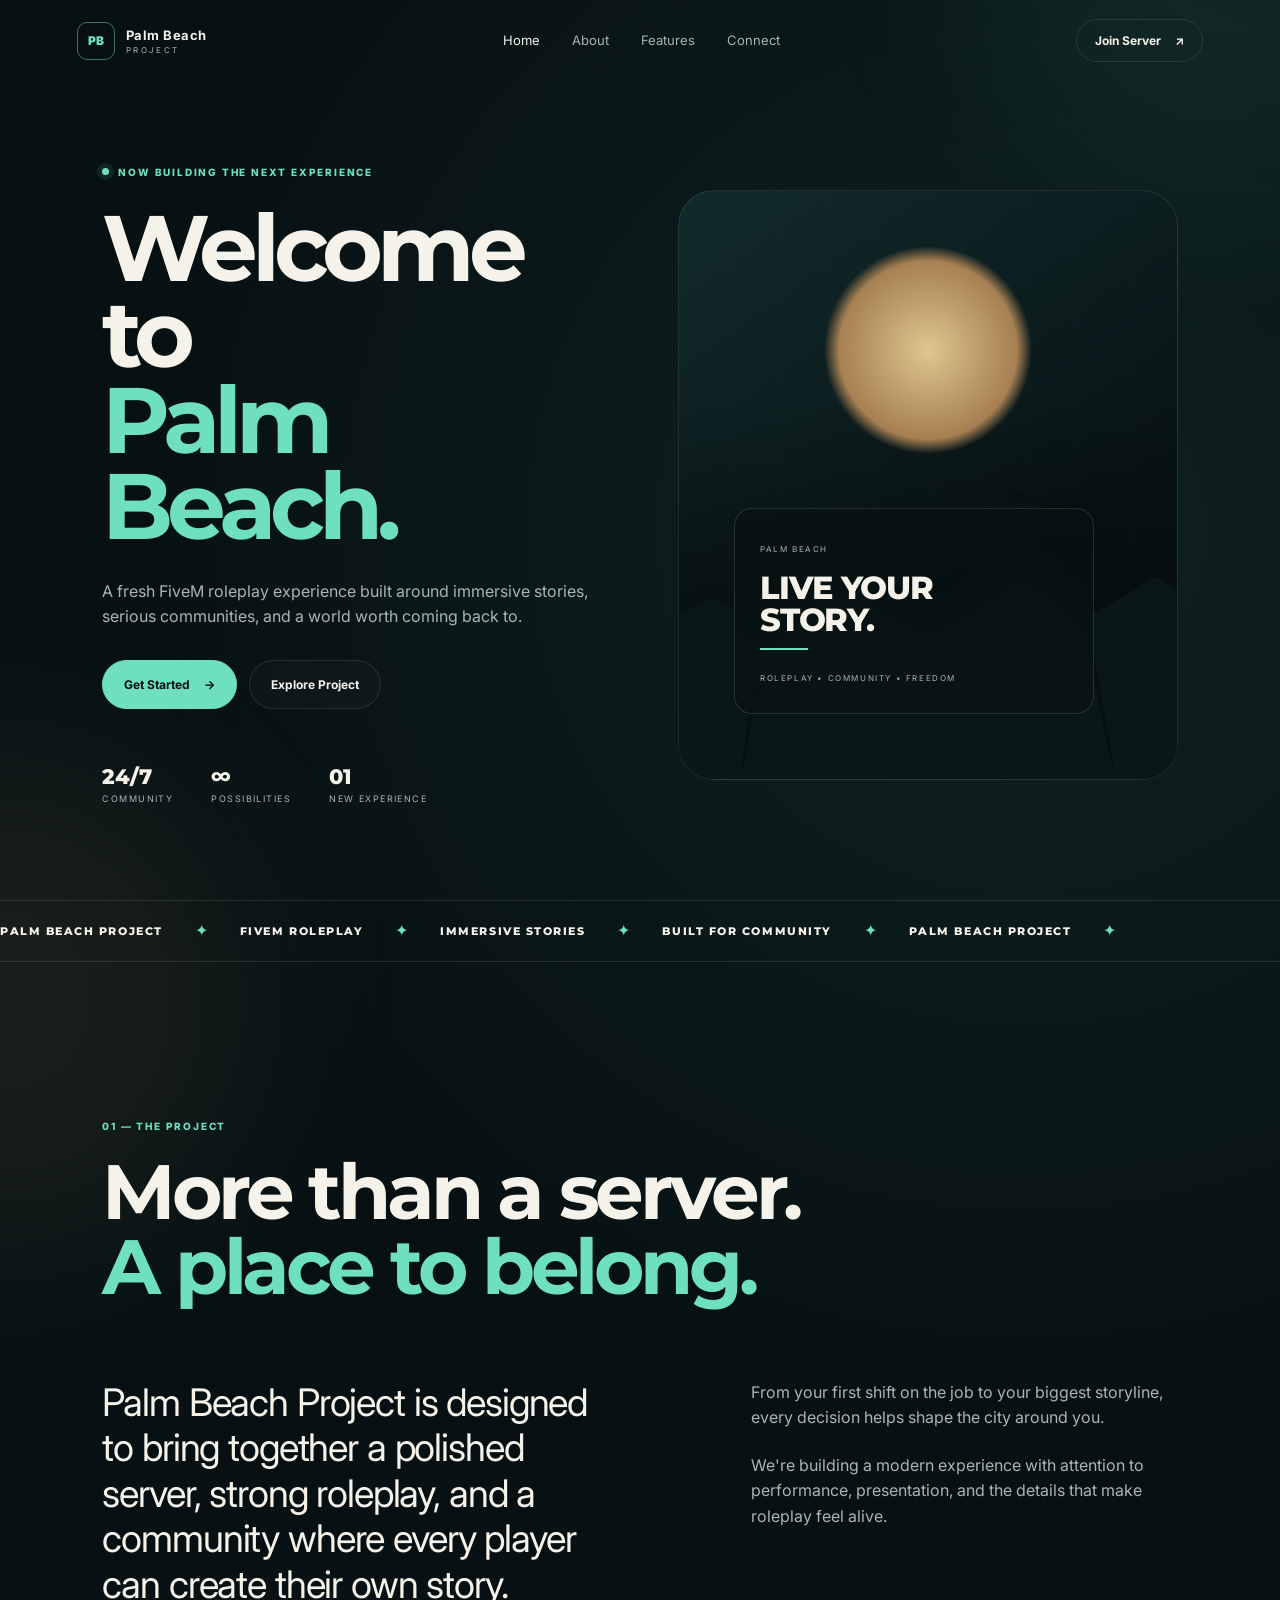
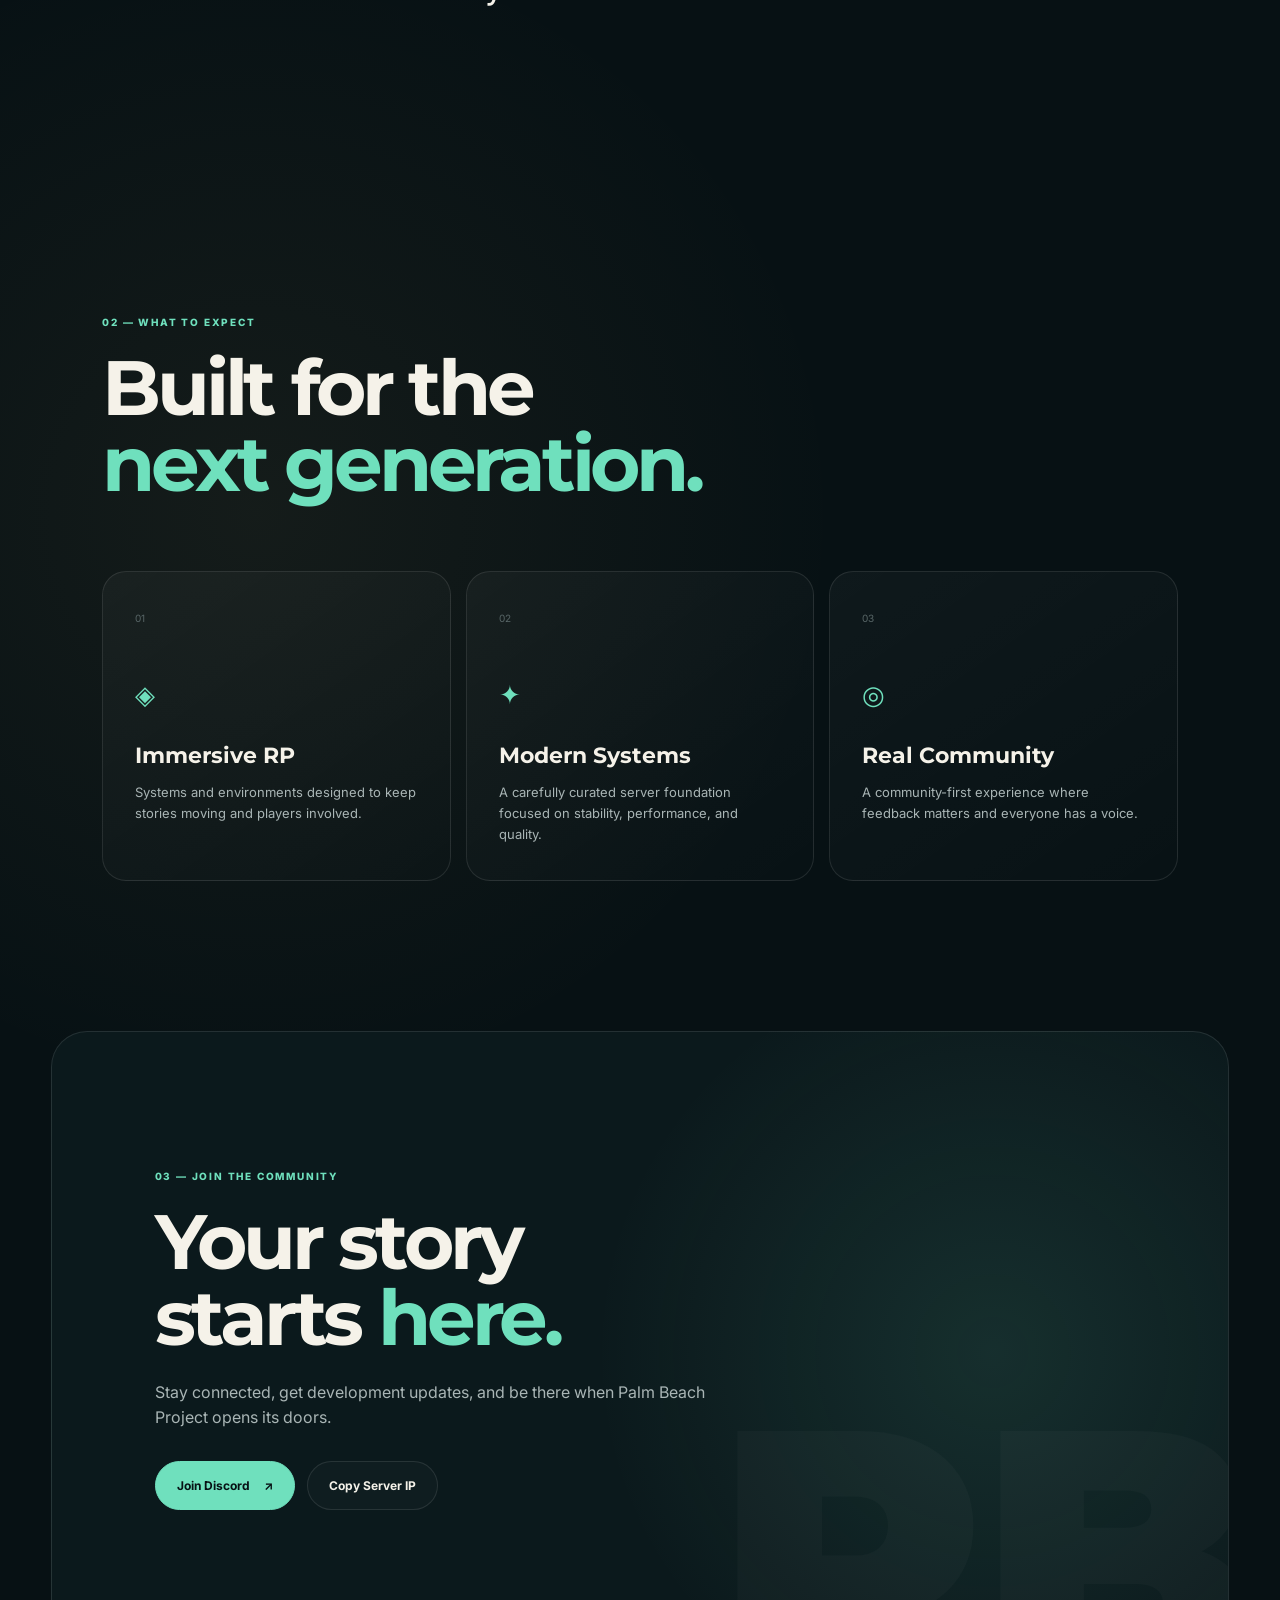
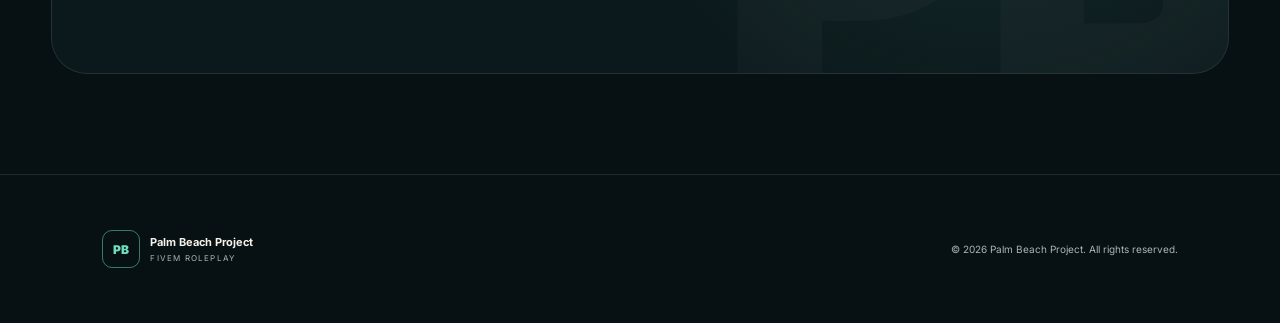
==== index.html @ b360023f "source repo import" ====
<!DOCTYPE html>
<html lang="en">
<head>
  <meta charset="UTF-8">
  <meta name="viewport" content="width=device-width, initial-scale=1.0">
  <meta name="description" content="Palm Beach Project — a premium FiveM roleplay experience.">
  <title>Palm Beach Project | FiveM Roleplay</title>
  <link rel="preconnect" href="https://fonts.googleapis.com">
  <link rel="preconnect" href="https://fonts.gstatic.com" crossorigin>
  <link href="https://fonts.googleapis.com/css2?family=Inter:wght@400;500;600;700;800&family=Montserrat:wght@700;800;900&display=swap" rel="stylesheet">
  <link rel="stylesheet" href="style.css">
</head>
<body>
  <div class="bg-glow glow-one"></div>
  <div class="bg-glow glow-two"></div>

  <header class="navbar">
    <a class="brand" href="#home" aria-label="Palm Beach Project home">
      <span class="brand-mark">PB</span>
      <span>
        <strong>Palm Beach</strong>
        <small>PROJECT</small>
      </span>
    </a>

    <button class="menu-toggle" aria-label="Toggle navigation" aria-expanded="false">
      <span></span><span></span><span></span>
    </button>

    <nav class="nav-links">
      <a class="active" href="#home">Home</a>
      <a href="#about">About</a>
      <a href="#features">Features</a>
      <a href="#connect">Connect</a>
    </nav>

    <a class="nav-button" href="#connect">Join Server <span>↗</span></a>
  </header>

  <main id="home">
    <section class="hero">
      <div class="hero-content reveal">
        <div class="eyebrow"><span class="pulse"></span> Now building the next experience</div>
        <h1>Welcome to<br><span>Palm Beach.</span></h1>
        <p class="hero-text">
          A fresh FiveM roleplay experience built around immersive stories,
          serious communities, and a world worth coming back to.
        </p>

        <div class="hero-actions">
          <a class="button primary" href="#connect">Get Started <span>→</span></a>
          <a class="button secondary" href="#about">Explore Project</a>
        </div>

        <div class="stats">
          <div><strong>24/7</strong><span>Community</span></div>
          <div><strong>∞</strong><span>Possibilities</span></div>
          <div><strong>01</strong><span>New Experience</span></div>
        </div>
      </div>

      <div class="hero-visual reveal">
        <div class="sun"></div>
        <div class="horizon"></div>
        <div class="palm palm-left"></div>
        <div class="palm palm-right"></div>
        <div class="visual-card">
          <span class="mini-label">PALM BEACH</span>
          <strong>LIVE YOUR<br>STORY.</strong>
          <div class="card-line"></div>
          <span class="mini-copy">Roleplay • Community • Freedom</span>
        </div>
      </div>
    </section>

    <section class="marquee" aria-label="Project highlights">
      <div class="marquee-track">
        <span>PALM BEACH PROJECT</span><i>✦</i>
        <span>FIVEM ROLEPLAY</span><i>✦</i>
        <span>IMMERSIVE STORIES</span><i>✦</i>
        <span>BUILT FOR COMMUNITY</span><i>✦</i>
        <span>PALM BEACH PROJECT</span><i>✦</i>
      </div>
    </section>

    <section class="section about" id="about">
      <div class="section-heading reveal">
        <span class="kicker">01 — THE PROJECT</span>
        <h2>More than a server.<br><em>A place to belong.</em></h2>
      </div>
      <div class="about-grid">
        <p class="lead reveal">
          Palm Beach Project is designed to bring together a polished server,
          strong roleplay, and a community where every player can create their
          own story.
        </p>
        <div class="about-copy reveal">
          <p>From your first shift on the job to your biggest storyline, every decision helps shape the city around you.</p>
          <p>We're building a modern experience with attention to performance, presentation, and the details that make roleplay feel alive.</p>
        </div>
      </div>
    </section>

    <section class="section features" id="features">
      <div class="section-heading reveal">
        <span class="kicker">02 — WHAT TO EXPECT</span>
        <h2>Built for the<br><em>next generation.</em></h2>
      </div>

      <div class="feature-grid">
        <article class="feature-card reveal">
          <span class="feature-number">01</span>
          <div class="icon">◈</div>
          <h3>Immersive RP</h3>
          <p>Systems and environments designed to keep stories moving and players involved.</p>
        </article>
        <article class="feature-card reveal">
          <span class="feature-number">02</span>
          <div class="icon">✦</div>
          <h3>Modern Systems</h3>
          <p>A carefully curated server foundation focused on stability, performance, and quality.</p>
        </article>
        <article class="feature-card reveal">
          <span class="feature-number">03</span>
          <div class="icon">◎</div>
          <h3>Real Community</h3>
          <p>A community-first experience where feedback matters and everyone has a voice.</p>
        </article>
      </div>
    </section>

    <section class="connect-section" id="connect">
      <div class="connect-inner reveal">
        <span class="kicker">03 — JOIN THE COMMUNITY</span>
        <h2>Your story<br>starts <em>here.</em></h2>
        <p>Stay connected, get development updates, and be there when Palm Beach Project opens its doors.</p>
        <div class="connect-actions">
          <a class="button primary" href="https://discord.gg/dg6hjDF67u" target="_blank" rel="noopener">Join Discord <span>↗</span></a>
          <button class="button secondary copy-ip" data-ip="connect.palmbeachproject.com">Copy Server IP</button>
        </div>
        <span class="copy-status" aria-live="polite"></span>
      </div>
    </section>
  </main>

  <footer>
    <div class="footer-brand">
      <span class="brand-mark">PB</span>
      <span><strong>Palm Beach Project</strong><small>FiveM Roleplay</small></span>
    </div>
    <span>© <span id="year"></span> Palm Beach Project. All rights reserved.</span>
  </footer>

  <script src="script.js"></script>
</body>
</html>
---- style.css ----
:root {
  --bg: #071114;
  --bg-soft: #0c191d;
  --text: #f5f2e9;
  --muted: #a9b5b5;
  --accent: #6fe0bd;
  --accent-2: #f1c77a;
  --line: rgba(255,255,255,.10);
  --glass: rgba(10, 24, 28, .68);
  --radius: 24px;
}

* { box-sizing: border-box; margin: 0; padding: 0; }
html { scroll-behavior: smooth; }
body {
  font-family: Inter, sans-serif;
  color: var(--text);
  background:
    radial-gradient(circle at 80% 15%, rgba(111,224,189,.08), transparent 28%),
    radial-gradient(circle at 20% 60%, rgba(241,199,122,.06), transparent 25%),
    var(--bg);
  line-height: 1.6;
  overflow-x: hidden;
}
a { color: inherit; text-decoration: none; }
button { font: inherit; }
.bg-glow { position: fixed; width: 500px; height: 500px; border-radius: 50%; filter: blur(100px); pointer-events: none; opacity: .08; z-index: -1; }
.glow-one { background: var(--accent); top: -300px; right: -200px; }
.glow-two { background: var(--accent-2); bottom: -350px; left: -250px; }

.navbar {
  position: fixed; top: 0; left: 0; width: 100%; z-index: 50;
  height: 82px; padding: 0 6vw; display: flex; align-items: center; justify-content: space-between;
  border-bottom: 1px solid transparent; transition: .3s;
}
.navbar.scrolled { background: rgba(7,17,20,.82); backdrop-filter: blur(18px); border-color: var(--line); }
.brand { display: flex; align-items: center; gap: 11px; }
.brand-mark {
  width: 38px; height: 38px; display: grid; place-items: center; border: 1px solid rgba(111,224,189,.5);
  border-radius: 10px; color: var(--accent); font-weight: 900; font-size: 12px;
}
.brand strong, .brand small, .footer-brand strong, .footer-brand small { display: block; }
.brand strong { font-size: 13px; letter-spacing: .04em; }
.brand small { color: var(--muted); font-size: 8px; letter-spacing: .3em; margin-top: -2px; }
.nav-links { display: flex; gap: 32px; font-size: 13px; color: var(--muted); }
.nav-links a { transition: color .2s; }
.nav-links a:hover, .nav-links a.active { color: var(--text); }
.nav-button, .button {
  display: inline-flex; align-items: center; justify-content: center; gap: 14px;
  border-radius: 999px; font-size: 12px; font-weight: 700; transition: .25s;
}
.nav-button { padding: 11px 18px; border: 1px solid var(--line); }
.nav-button:hover { border-color: rgba(111,224,189,.4); color: var(--accent); }
.menu-toggle { display: none; background: none; border: 0; color: white; }

.hero {
  min-height: 100vh; padding: 150px 8vw 80px; display: grid; grid-template-columns: 1fr 1fr;
  align-items: center; gap: 6vw; position: relative;
}
.eyebrow, .kicker { color: var(--accent); font-size: 10px; font-weight: 800; letter-spacing: .18em; text-transform: uppercase; }
.eyebrow { display: flex; align-items: center; gap: 9px; margin-bottom: 25px; }
.pulse { width: 7px; height: 7px; border-radius: 50%; background: var(--accent); box-shadow: 0 0 0 5px rgba(111,224,189,.1); animation: pulse 1.8s infinite; }
h1, h2, h3 { font-family: Montserrat, sans-serif; }
h1 { font-size: clamp(55px, 7.3vw, 105px); line-height: .92; letter-spacing: -.065em; }
h1 span, h2 em { color: var(--accent); font-style: normal; }
.hero-text { max-width: 570px; margin: 30px 0; color: var(--muted); font-size: 16px; }
.hero-actions, .connect-actions { display: flex; gap: 12px; flex-wrap: wrap; }
.button { padding: 14px 21px; border: 1px solid var(--line); cursor: pointer; }
.button.primary { background: var(--accent); color: #071114; border-color: var(--accent); }
.button.primary:hover { transform: translateY(-2px); box-shadow: 0 12px 35px rgba(111,224,189,.18); }
.button.secondary { background: rgba(255,255,255,.02); color: var(--text); }
.button.secondary:hover { background: rgba(255,255,255,.07); }
.stats { display: flex; gap: 38px; margin-top: 55px; }
.stats div { display: flex; flex-direction: column; }
.stats strong { font: 800 21px Montserrat; }
.stats span { color: var(--muted); font-size: 9px; text-transform: uppercase; letter-spacing: .16em; margin-top: 3px; }

.hero-visual { height: 590px; position: relative; border: 1px solid var(--line); border-radius: 36px; overflow: hidden; background: linear-gradient(145deg, #122a2b, #081416 65%); }
.hero-visual::before {
  content: ""; position: absolute; inset: 0;
  background: linear-gradient(180deg, transparent 35%, rgba(0,0,0,.65)), repeating-linear-gradient(90deg, transparent 0 49px, rgba(255,255,255,.025) 50px);
}
.sun { width: 210px; height: 210px; border-radius: 50%; position: absolute; left: 50%; top: 27%; transform: translate(-50%,-50%); background: radial-gradient(circle, #f5d99a, #b78b58 60%, transparent 70%); opacity: .9; filter: blur(.3px); }
.horizon { position: absolute; left: -10%; right: -10%; bottom: 0; height: 44%; background: linear-gradient(175deg, transparent 5%, #0a1718 5.5%); clip-path: polygon(0 45%, 14% 30%, 24% 43%, 35% 20%, 50% 40%, 66% 17%, 78% 36%, 88% 22%, 100% 37%, 100% 100%, 0 100%); }
.palm { position: absolute; width: 5px; height: 240px; bottom: 5px; background: #071011; border-radius: 100%; transform-origin: bottom; }
.palm-left { left: 12%; transform: rotate(9deg); }
.palm-right { right: 12%; height: 290px; transform: rotate(-11deg); }
.palm::before { content: ""; position: absolute; width: 160px; height: 80px; left: -78px; top: -15px; background: #071011; clip-path: polygon(50% 50%, 0 10%, 45% 45%, 12% 0, 50% 43%, 83% 0, 55% 48%, 100% 14%, 60% 56%); }
.visual-card {
  position: absolute; z-index: 2; left: 11%; bottom: 11%; padding: 25px; width: min(360px, 75%);
  background: rgba(8,18,20,.68); border: 1px solid rgba(255,255,255,.13); border-radius: 18px; backdrop-filter: blur(15px);
}
.mini-label, .mini-copy { color: var(--muted); font-size: 8px; text-transform: uppercase; letter-spacing: .2em; }
.visual-card strong { display: block; font: 800 32px/1 Montserrat; letter-spacing: -.04em; margin: 12px 0; }
.card-line { width: 48px; height: 2px; background: var(--accent); margin-bottom: 13px; }

.marquee { overflow: hidden; border-block: 1px solid var(--line); padding: 17px 0; white-space: nowrap; }
.marquee-track { width: max-content; display: flex; align-items: center; gap: 32px; animation: marquee 24s linear infinite; }
.marquee span { font: 800 11px Montserrat; letter-spacing: .14em; }
.marquee i { color: var(--accent); font-style: normal; }

.section { padding: 150px 8vw; }
.section-heading { max-width: 800px; }
.section-heading h2, .connect-inner h2 { font-size: clamp(43px, 6vw, 80px); line-height: .98; letter-spacing: -.055em; margin-top: 17px; }
.about-grid { display: grid; grid-template-columns: 1.1fr .9fr; gap: 10vw; margin-top: 75px; }
.lead { font-size: clamp(24px, 3vw, 38px); line-height: 1.2; letter-spacing: -.03em; }
.about-copy { color: var(--muted); max-width: 520px; }
.about-copy p + p { margin-top: 22px; }
.feature-grid { display: grid; grid-template-columns: repeat(3,1fr); gap: 15px; margin-top: 70px; }
.feature-card { position: relative; min-height: 310px; padding: 32px; border: 1px solid var(--line); border-radius: var(--radius); background: linear-gradient(145deg, rgba(255,255,255,.035), rgba(255,255,255,.008)); transition: .3s; }
.feature-card:hover { transform: translateY(-7px); border-color: rgba(111,224,189,.35); }
.feature-number { color: #596768; font-size: 10px; }
.icon { margin: 45px 0 22px; color: var(--accent); font-size: 26px; }
.feature-card h3 { font-size: 22px; margin-bottom: 9px; }
.feature-card p { color: var(--muted); font-size: 13px; }

.connect-section { padding: 130px 8vw; margin: 0 4vw; border: 1px solid var(--line); border-radius: 36px; overflow: hidden; position: relative; background: radial-gradient(circle at 80% 50%, rgba(111,224,189,.11), transparent 40%), #0b191c; }
.connect-section::after { content: "PB"; position: absolute; right: -30px; bottom: -100px; font: 900 360px Montserrat; color: rgba(255,255,255,.025); pointer-events: none; }
.connect-inner { position: relative; z-index: 2; max-width: 700px; }
.connect-inner p { color: var(--muted); max-width: 560px; margin: 25px 0 30px; }
.copy-status { display: block; min-height: 20px; margin-top: 13px; color: var(--accent); font-size: 11px; }

footer { padding: 55px 8vw; display: flex; justify-content: space-between; align-items: center; color: var(--muted); font-size: 10px; border-top: 1px solid var(--line); margin-top: 100px; }
.footer-brand { display: flex; align-items: center; gap: 10px; color: var(--text); }
.footer-brand strong { font-size: 11px; }
.footer-brand small { color: var(--muted); font-size: 8px; text-transform: uppercase; letter-spacing: .15em; }

.reveal { opacity: 0; transform: translateY(25px); transition: opacity .8s ease, transform .8s ease; }
.reveal.visible { opacity: 1; transform: translateY(0); }

@keyframes pulse { 50% { box-shadow: 0 0 0 9px rgba(111,224,189,0); } }
@keyframes marquee { to { transform: translateX(-50%); } }

@media (max-width: 850px) {
  .navbar { padding: 0 5vw; }
  .nav-links, .nav-button { display: none; }
  .menu-toggle { display: grid; gap: 4px; }
  .menu-toggle span { display: block; width: 24px; height: 2px; background: var(--text); }
  .navbar.menu-open .nav-links {
    display: flex; position: absolute; top: 82px; left: 0; right: 0; padding: 25px 6vw;
    flex-direction: column; background: rgba(7,17,20,.96); border-bottom: 1px solid var(--line);
  }
  .hero { grid-template-columns: 1fr; padding: 135px 6vw 70px; }
  .hero-visual { height: 430px; }
  .about-grid, .feature-grid { grid-template-columns: 1fr; }
  .section { padding: 100px 6vw; }
  .feature-card { min-height: 250px; }
  .connect-section { margin: 0 3vw; padding: 90px 7vw; }
  footer { padding: 45px 6vw; flex-direction: column; gap: 25px; align-items: flex-start; }
}
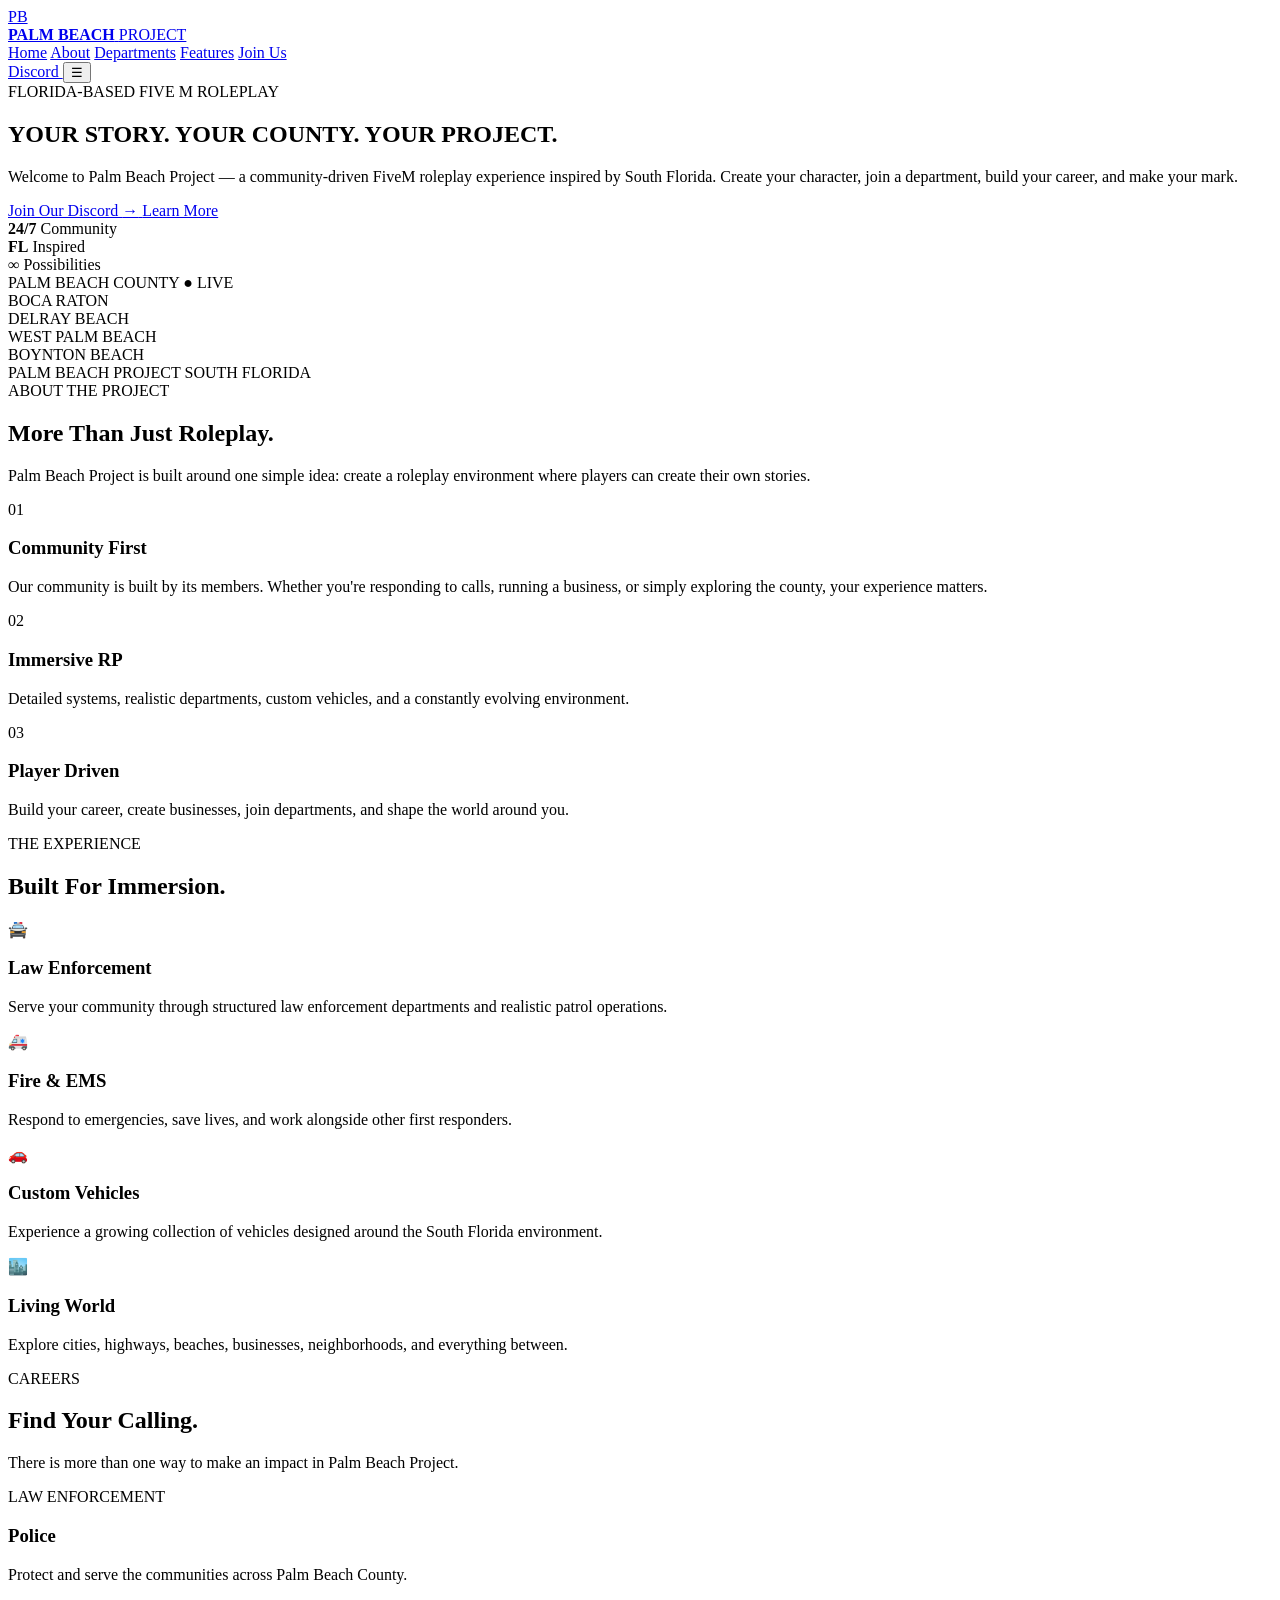
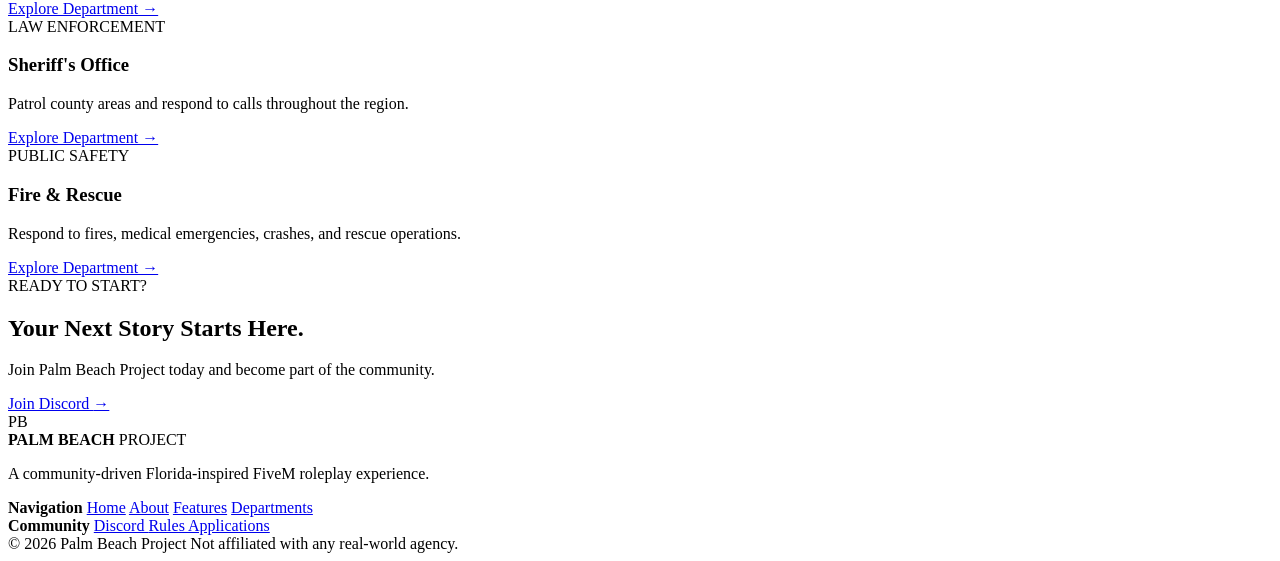
==== commit af1c29fc: "Update index.html" ====
--- a/index.html
+++ b/index.html
@@ -1,156 +1,668 @@
 <!DOCTYPE html>
 <html lang="en">
 <head>
-  <meta charset="UTF-8">
-  <meta name="viewport" content="width=device-width, initial-scale=1.0">
-  <meta name="description" content="Palm Beach Project — a premium FiveM roleplay experience.">
-  <title>Palm Beach Project | FiveM Roleplay</title>
-  <link rel="preconnect" href="https://fonts.googleapis.com">
-  <link rel="preconnect" href="https://fonts.gstatic.com" crossorigin>
-  <link href="https://fonts.googleapis.com/css2?family=Inter:wght@400;500;600;700;800&family=Montserrat:wght@700;800;900&display=swap" rel="stylesheet">
-  <link rel="stylesheet" href="style.css">
+
+    <meta charset="UTF-8">
+    <meta name="viewport" content="width=device-width, initial-scale=1.0">
+
+    <title>Palm Beach Project | FiveM Roleplay</title>
+
+    <meta
+        name="description"
+        content="Palm Beach Project is a Florida-inspired FiveM roleplay community."
+    >
+
+    <link rel="stylesheet" href="css/style.css">
+
 </head>
+
 <body>
-  <div class="bg-glow glow-one"></div>
-  <div class="bg-glow glow-two"></div>
-
-  <header class="navbar">
-    <a class="brand" href="#home" aria-label="Palm Beach Project home">
-      <span class="brand-mark">PB</span>
-      <span>
-        <strong>Palm Beach</strong>
-        <small>PROJECT</small>
-      </span>
-    </a>
-
-    <button class="menu-toggle" aria-label="Toggle navigation" aria-expanded="false">
-      <span></span><span></span><span></span>
-    </button>
-
-    <nav class="nav-links">
-      <a class="active" href="#home">Home</a>
-      <a href="#about">About</a>
-      <a href="#features">Features</a>
-      <a href="#connect">Connect</a>
-    </nav>
-
-    <a class="nav-button" href="#connect">Join Server <span>↗</span></a>
-  </header>
-
-  <main id="home">
-    <section class="hero">
-      <div class="hero-content reveal">
-        <div class="eyebrow"><span class="pulse"></span> Now building the next experience</div>
-        <h1>Welcome to<br><span>Palm Beach.</span></h1>
-        <p class="hero-text">
-          A fresh FiveM roleplay experience built around immersive stories,
-          serious communities, and a world worth coming back to.
-        </p>
-
-        <div class="hero-actions">
-          <a class="button primary" href="#connect">Get Started <span>→</span></a>
-          <a class="button secondary" href="#about">Explore Project</a>
+
+    <!-- ============================= -->
+    <!-- Background -->
+    <!-- ============================= -->
+
+    <div class="background">
+        <div class="grid"></div>
+
+        <div class="background-glow glow-one"></div>
+        <div class="background-glow glow-two"></div>
+    </div>
+
+
+    <!-- ============================= -->
+    <!-- Navigation -->
+    <!-- ============================= -->
+
+    <header class="navbar">
+
+        <div class="nav-container">
+
+            <a href="/" class="brand">
+
+                <div class="brand-logo">
+                    PB
+                </div>
+
+                <div class="brand-text">
+                    <strong>PALM BEACH</strong>
+                    <span>PROJECT</span>
+                </div>
+
+            </a>
+
+
+            <nav class="nav-links">
+
+                <a href="#home">Home</a>
+                <a href="#about">About</a>
+                <a href="#departments">Departments</a>
+                <a href="#features">Features</a>
+                <a href="#join">Join Us</a>
+
+            </nav>
+
+
+            <a
+                href="https://discord.gg/"
+                target="_blank"
+                class="nav-discord"
+            >
+                Discord
+            </a>
+
+
+            <button class="mobile-menu" id="mobileMenu">
+                ☰
+            </button>
+
         </div>
 
-        <div class="stats">
-          <div><strong>24/7</strong><span>Community</span></div>
-          <div><strong>∞</strong><span>Possibilities</span></div>
-          <div><strong>01</strong><span>New Experience</span></div>
+    </header>
+
+
+    <!-- ============================= -->
+    <!-- Hero -->
+    <!-- ============================= -->
+
+    <main>
+
+        <section class="hero" id="home">
+
+            <div class="hero-content">
+
+                <div class="hero-badge">
+
+                    <span class="online-dot"></span>
+
+                    FLORIDA-BASED FIVE M ROLEPLAY
+
+                </div>
+
+
+                <h1>
+                    YOUR STORY.
+                    <span>YOUR COUNTY.</span>
+                    YOUR <strong>PROJECT.</strong>
+                </h1>
+
+
+                <p class="hero-description">
+
+                    Welcome to Palm Beach Project — a community-driven
+                    FiveM roleplay experience inspired by South Florida.
+                    Create your character, join a department, build your
+                    career, and make your mark.
+
+                </p>
+
+
+                <div class="hero-buttons">
+
+                    <a
+                        href="https://discord.gg/"
+                        target="_blank"
+                        class="button primary"
+                    >
+                        Join Our Discord
+                        <span>→</span>
+                    </a>
+
+                    <a href="#about" class="button secondary">
+                        Learn More
+                    </a>
+
+                </div>
+
+
+                <div class="hero-stats">
+
+                    <div class="stat">
+
+                        <strong>24/7</strong>
+                        <span>Community</span>
+
+                    </div>
+
+
+                    <div class="stat-divider"></div>
+
+
+                    <div class="stat">
+
+                        <strong>FL</strong>
+                        <span>Inspired</span>
+
+                    </div>
+
+
+                    <div class="stat-divider"></div>
+
+
+                    <div class="stat">
+
+                        <strong>∞</strong>
+                        <span>Possibilities</span>
+
+                    </div>
+
+                </div>
+
+            </div>
+
+
+            <!-- Hero visual -->
+
+            <div class="hero-visual">
+
+                <div class="map-card">
+
+                    <div class="map-top">
+
+                        <span>PALM BEACH COUNTY</span>
+
+                        <span class="live">
+                            ● LIVE
+                        </span>
+
+                    </div>
+
+
+                    <div class="map">
+
+                        <div class="road road-one"></div>
+                        <div class="road road-two"></div>
+                        <div class="road road-three"></div>
+                        <div class="road road-four"></div>
+
+                        <div class="location location-one">
+                            <span></span>
+                            BOCA RATON
+                        </div>
+
+                        <div class="location location-two">
+                            <span></span>
+                            DELRAY BEACH
+                        </div>
+
+                        <div class="location location-three">
+                            <span></span>
+                            WEST PALM BEACH
+                        </div>
+
+                        <div class="location location-four">
+                            <span></span>
+                            BOYNTON BEACH
+                        </div>
+
+                    </div>
+
+
+                    <div class="map-footer">
+
+                        <span>
+                            PALM BEACH PROJECT
+                        </span>
+
+                        <span>
+                            SOUTH FLORIDA
+                        </span>
+
+                    </div>
+
+                </div>
+
+            </div>
+
+        </section>
+
+
+        <!-- ============================= -->
+        <!-- About -->
+        <!-- ============================= -->
+
+        <section class="section about" id="about">
+
+            <div class="section-heading">
+
+                <div class="section-label">
+                    ABOUT THE PROJECT
+                </div>
+
+                <h2>
+                    More Than Just
+                    <span>Roleplay.</span>
+                </h2>
+
+                <p>
+                    Palm Beach Project is built around one simple idea:
+                    create a roleplay environment where players can
+                    create their own stories.
+                </p>
+
+            </div>
+
+
+            <div class="about-grid">
+
+                <div class="about-card large">
+
+                    <div class="card-number">
+                        01
+                    </div>
+
+                    <h3>
+                        Community First
+                    </h3>
+
+                    <p>
+                        Our community is built by its members. Whether
+                        you're responding to calls, running a business,
+                        or simply exploring the county, your experience
+                        matters.
+                    </p>
+
+                    <div class="card-line"></div>
+
+                </div>
+
+
+                <div class="about-card">
+
+                    <div class="card-number">
+                        02
+                    </div>
+
+                    <h3>
+                        Immersive RP
+                    </h3>
+
+                    <p>
+                        Detailed systems, realistic departments,
+                        custom vehicles, and a constantly evolving
+                        environment.
+                    </p>
+
+                </div>
+
+
+                <div class="about-card">
+
+                    <div class="card-number">
+                        03
+                    </div>
+
+                    <h3>
+                        Player Driven
+                    </h3>
+
+                    <p>
+                        Build your career, create businesses, join
+                        departments, and shape the world around you.
+                    </p>
+
+                </div>
+
+            </div>
+
+        </section>
+
+
+        <!-- ============================= -->
+        <!-- Features -->
+        <!-- ============================= -->
+
+        <section class="section features" id="features">
+
+            <div class="section-heading">
+
+                <div class="section-label">
+                    THE EXPERIENCE
+                </div>
+
+                <h2>
+                    Built For
+                    <span>Immersion.</span>
+                </h2>
+
+            </div>
+
+
+            <div class="feature-grid">
+
+                <article class="feature-card">
+
+                    <div class="feature-icon">
+                        🚔
+                    </div>
+
+                    <h3>
+                        Law Enforcement
+                    </h3>
+
+                    <p>
+                        Serve your community through structured
+                        law enforcement departments and realistic
+                        patrol operations.
+                    </p>
+
+                </article>
+
+
+                <article class="feature-card">
+
+                    <div class="feature-icon">
+                        🚑
+                    </div>
+
+                    <h3>
+                        Fire & EMS
+                    </h3>
+
+                    <p>
+                        Respond to emergencies, save lives, and work
+                        alongside other first responders.
+                    </p>
+
+                </article>
+
+
+                <article class="feature-card">
+
+                    <div class="feature-icon">
+                        🚗
+                    </div>
+
+                    <h3>
+                        Custom Vehicles
+                    </h3>
+
+                    <p>
+                        Experience a growing collection of vehicles
+                        designed around the South Florida environment.
+                    </p>
+
+                </article>
+
+
+                <article class="feature-card">
+
+                    <div class="feature-icon">
+                        🏙️
+                    </div>
+
+                    <h3>
+                        Living World
+                    </h3>
+
+                    <p>
+                        Explore cities, highways, beaches, businesses,
+                        neighborhoods, and everything between.
+                    </p>
+
+                </article>
+
+            </div>
+
+        </section>
+
+
+        <!-- ============================= -->
+        <!-- Departments -->
+        <!-- ============================= -->
+
+        <section class="section departments" id="departments">
+
+            <div class="section-heading">
+
+                <div class="section-label">
+                    CAREERS
+                </div>
+
+                <h2>
+                    Find Your
+                    <span>Calling.</span>
+                </h2>
+
+                <p>
+                    There is more than one way to make an impact
+                    in Palm Beach Project.
+                </p>
+
+            </div>
+
+
+            <div class="department-grid">
+
+                <div class="department-card">
+
+                    <div class="department-image police"></div>
+
+                    <div class="department-content">
+
+                        <span>LAW ENFORCEMENT</span>
+
+                        <h3>
+                            Police
+                        </h3>
+
+                        <p>
+                            Protect and serve the communities
+                            across Palm Beach County.
+                        </p>
+
+                        <a href="#join">
+                            Explore Department →
+                        </a>
+
+                    </div>
+
+                </div>
+
+
+                <div class="department-card">
+
+                    <div class="department-image sheriff"></div>
+
+                    <div class="department-content">
+
+                        <span>LAW ENFORCEMENT</span>
+
+                        <h3>
+                            Sheriff's Office
+                        </h3>
+
+                        <p>
+                            Patrol county areas and respond
+                            to calls throughout the region.
+                        </p>
+
+                        <a href="#join">
+                            Explore Department →
+                        </a>
+
+                    </div>
+
+                </div>
+
+
+                <div class="department-card">
+
+                    <div class="department-image fire"></div>
+
+                    <div class="department-content">
+
+                        <span>PUBLIC SAFETY</span>
+
+                        <h3>
+                            Fire & Rescue
+                        </h3>
+
+                        <p>
+                            Respond to fires, medical emergencies,
+                            crashes, and rescue operations.
+                        </p>
+
+                        <a href="#join">
+                            Explore Department →
+                        </a>
+
+                    </div>
+
+                </div>
+
+            </div>
+
+        </section>
+
+
+        <!-- ============================= -->
+        <!-- CTA -->
+        <!-- ============================= -->
+
+        <section class="join-section" id="join">
+
+            <div class="join-content">
+
+                <div class="section-label">
+                    READY TO START?
+                </div>
+
+                <h2>
+                    Your Next Story
+                    <span>Starts Here.</span>
+                </h2>
+
+                <p>
+                    Join Palm Beach Project today and become
+                    part of the community.
+                </p>
+
+
+                <div class="hero-buttons">
+
+                    <a
+                        href="https://discord.gg/"
+                        target="_blank"
+                        class="button primary"
+                    >
+                        Join Discord
+                        <span>→</span>
+                    </a>
+
+                </div>
+
+            </div>
+
+        </section>
+
+    </main>
+
+
+    <!-- ============================= -->
+    <!-- Footer -->
+    <!-- ============================= -->
+
+    <footer>
+
+        <div class="footer-container">
+
+            <div class="footer-brand">
+
+                <div class="brand">
+
+                    <div class="brand-logo">
+                        PB
+                    </div>
+
+                    <div class="brand-text">
+                        <strong>PALM BEACH</strong>
+                        <span>PROJECT</span>
+                    </div>
+
+                </div>
+
+                <p>
+                    A community-driven Florida-inspired
+                    FiveM roleplay experience.
+                </p>
+
+            </div>
+
+
+            <div class="footer-links">
+
+                <div>
+
+                    <strong>Navigation</strong>
+
+                    <a href="#home">Home</a>
+                    <a href="#about">About</a>
+                    <a href="#features">Features</a>
+                    <a href="#departments">Departments</a>
+
+                </div>
+
+
+                <div>
+
+                    <strong>Community</strong>
+
+                    <a href="https://discord.gg/" target="_blank">
+                        Discord
+                    </a>
+
+                    <a href="#">
+                        Rules
+                    </a>
+
+                    <a href="#">
+                        Applications
+                    </a>
+
+                </div>
+
+            </div>
+
         </div>
-      </div>
-
-      <div class="hero-visual reveal">
-        <div class="sun"></div>
-        <div class="horizon"></div>
-        <div class="palm palm-left"></div>
-        <div class="palm palm-right"></div>
-        <div class="visual-card">
-          <span class="mini-label">PALM BEACH</span>
-          <strong>LIVE YOUR<br>STORY.</strong>
-          <div class="card-line"></div>
-          <span class="mini-copy">Roleplay • Community • Freedom</span>
+
+
+        <div class="footer-bottom">
+
+            <span>
+                © <span id="year"></span> Palm Beach Project
+            </span>
+
+            <span>
+                Not affiliated with any real-world agency.
+            </span>
+
         </div>
-      </div>
-    </section>
-
-    <section class="marquee" aria-label="Project highlights">
-      <div class="marquee-track">
-        <span>PALM BEACH PROJECT</span><i>✦</i>
-        <span>FIVEM ROLEPLAY</span><i>✦</i>
-        <span>IMMERSIVE STORIES</span><i>✦</i>
-        <span>BUILT FOR COMMUNITY</span><i>✦</i>
-        <span>PALM BEACH PROJECT</span><i>✦</i>
-      </div>
-    </section>
-
-    <section class="section about" id="about">
-      <div class="section-heading reveal">
-        <span class="kicker">01 — THE PROJECT</span>
-        <h2>More than a server.<br><em>A place to belong.</em></h2>
-      </div>
-      <div class="about-grid">
-        <p class="lead reveal">
-          Palm Beach Project is designed to bring together a polished server,
-          strong roleplay, and a community where every player can create their
-          own story.
-        </p>
-        <div class="about-copy reveal">
-          <p>From your first shift on the job to your biggest storyline, every decision helps shape the city around you.</p>
-          <p>We're building a modern experience with attention to performance, presentation, and the details that make roleplay feel alive.</p>
-        </div>
-      </div>
-    </section>
-
-    <section class="section features" id="features">
-      <div class="section-heading reveal">
-        <span class="kicker">02 — WHAT TO EXPECT</span>
-        <h2>Built for the<br><em>next generation.</em></h2>
-      </div>
-
-      <div class="feature-grid">
-        <article class="feature-card reveal">
-          <span class="feature-number">01</span>
-          <div class="icon">◈</div>
-          <h3>Immersive RP</h3>
-          <p>Systems and environments designed to keep stories moving and players involved.</p>
-        </article>
-        <article class="feature-card reveal">
-          <span class="feature-number">02</span>
-          <div class="icon">✦</div>
-          <h3>Modern Systems</h3>
-          <p>A carefully curated server foundation focused on stability, performance, and quality.</p>
-        </article>
-        <article class="feature-card reveal">
-          <span class="feature-number">03</span>
-          <div class="icon">◎</div>
-          <h3>Real Community</h3>
-          <p>A community-first experience where feedback matters and everyone has a voice.</p>
-        </article>
-      </div>
-    </section>
-
-    <section class="connect-section" id="connect">
-      <div class="connect-inner reveal">
-        <span class="kicker">03 — JOIN THE COMMUNITY</span>
-        <h2>Your story<br>starts <em>here.</em></h2>
-        <p>Stay connected, get development updates, and be there when Palm Beach Project opens its doors.</p>
-        <div class="connect-actions">
-          <a class="button primary" href="https://discord.gg/dg6hjDF67u" target="_blank" rel="noopener">Join Discord <span>↗</span></a>
-          <button class="button secondary copy-ip" data-ip="connect.palmbeachproject.com">Copy Server IP</button>
-        </div>
-        <span class="copy-status" aria-live="polite"></span>
-      </div>
-    </section>
-  </main>
-
-  <footer>
-    <div class="footer-brand">
-      <span class="brand-mark">PB</span>
-      <span><strong>Palm Beach Project</strong><small>FiveM Roleplay</small></span>
-    </div>
-    <span>© <span id="year"></span> Palm Beach Project. All rights reserved.</span>
-  </footer>
-
-  <script src="script.js"></script>
+
+    </footer>
+
+
+    <script src="js/script.js"></script>
+
 </body>
 </html>
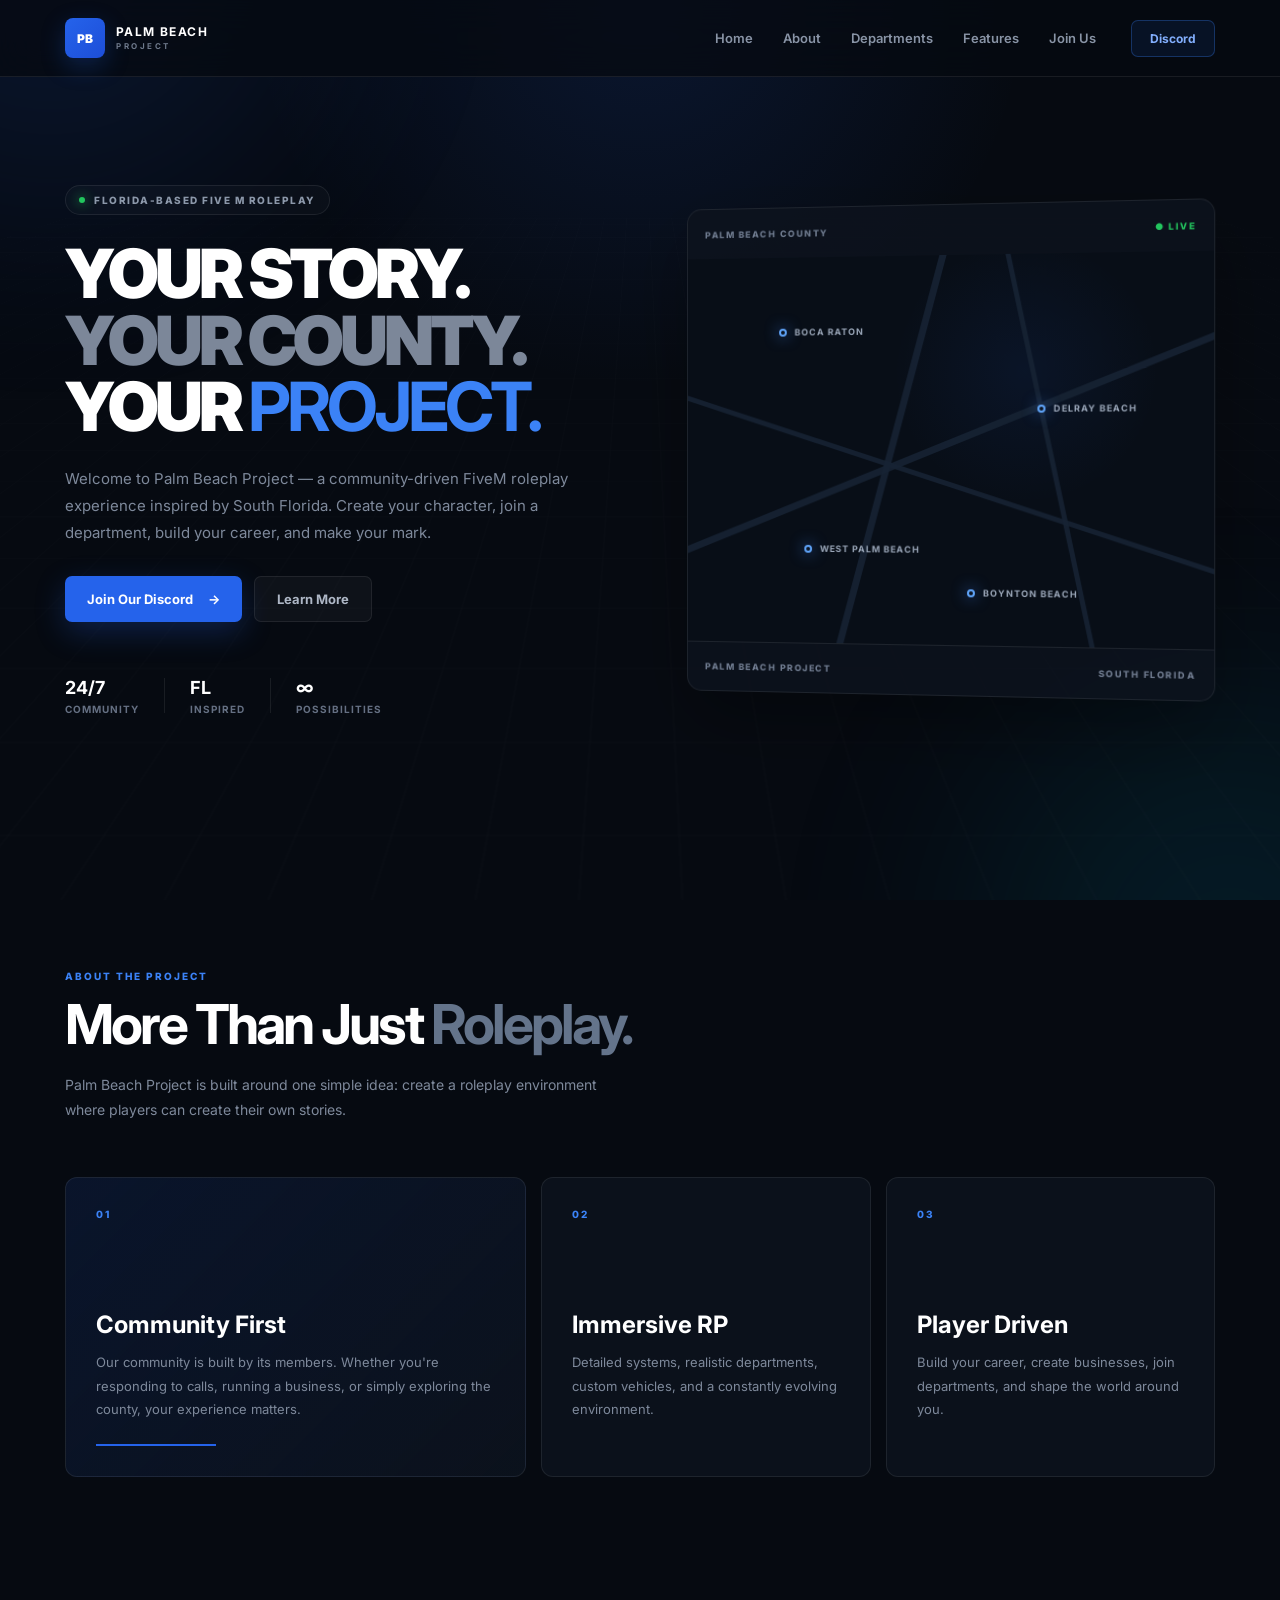
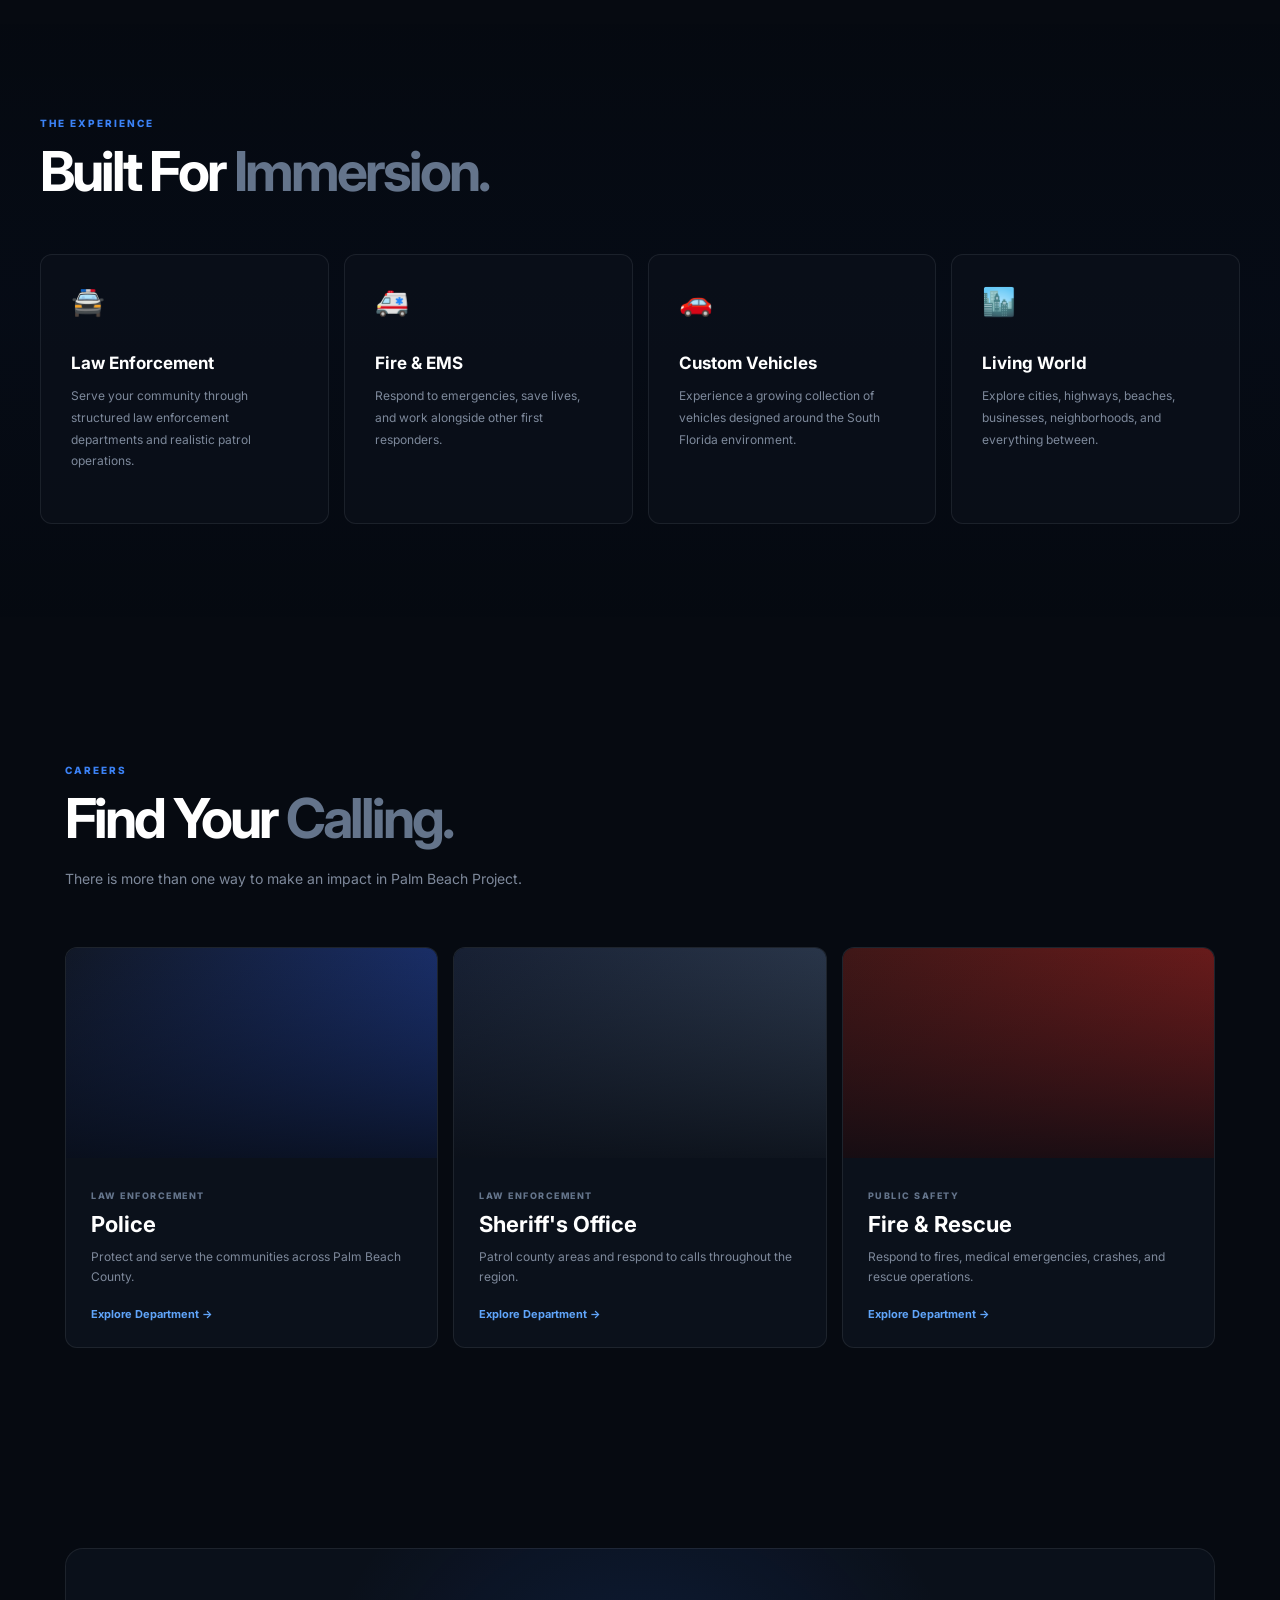
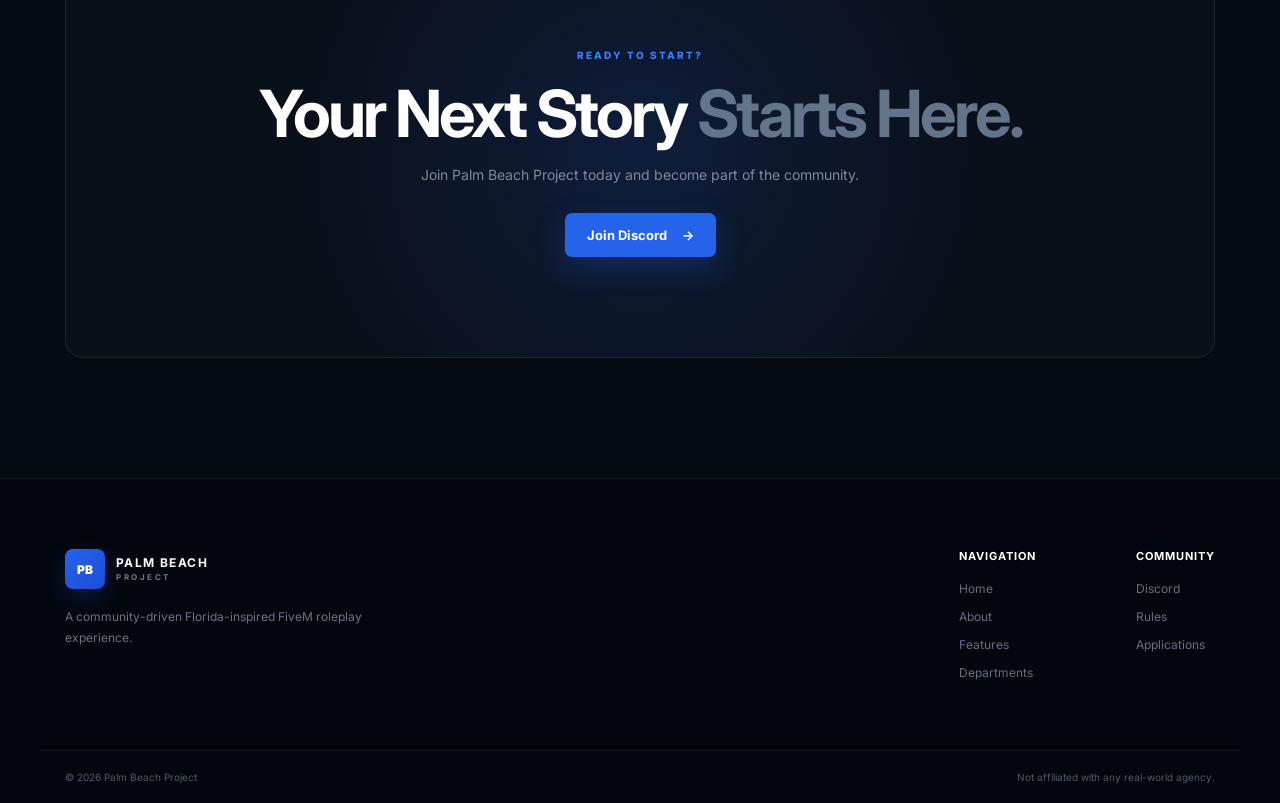
==== commit edf7c383: "Update Discord links to new URL" ====
--- a/index.html
+++ b/index.html
@@ -64,7 +64,7 @@
 
 
             <a
-                href="https://discord.gg/"
+                href="https://pbpc.online/discord"
                 target="_blank"
                 class="nav-discord"
             >
@@ -120,7 +120,7 @@
                 <div class="hero-buttons">
 
                     <a
-                        href="https://discord.gg/"
+                        href="https://pbpc.online/discord"
                         target="_blank"
                         class="button primary"
                     >
@@ -562,7 +562,7 @@
                 <div class="hero-buttons">
 
                     <a
-                        href="https://discord.gg/"
+                        href="https://pbpc.online/discord"
                         target="_blank"
                         class="button primary"
                     >
@@ -628,7 +628,7 @@
 
                     <strong>Community</strong>
 
-                    <a href="https://discord.gg/" target="_blank">
+                    <a href="https://pbpc.online/discord" target="_blank">
                         Discord
                     </a>
 
--- a/css/style.css
+++ b/css/style.css
@@ -0,0 +1,1154 @@
+@import url('https://fonts.googleapis.com/css2?family=Inter:wght@400;500;600;700;800;900&display=swap');
+
+* {
+    margin: 0;
+    padding: 0;
+    box-sizing: border-box;
+}
+
+:root {
+    --bg: #060a11;
+    --bg-two: #0a101a;
+    --card: rgba(14, 21, 33, .72);
+
+    --white: #ffffff;
+    --text: #d9e0eb;
+    --muted: #7e899b;
+
+    --blue: #2563eb;
+    --blue-light: #3b82f6;
+
+    --border: rgba(255,255,255,.08);
+
+    --max-width: 1200px;
+}
+
+html {
+    scroll-behavior: smooth;
+}
+
+body {
+    background: var(--bg);
+    color: var(--white);
+    font-family: "Inter", sans-serif;
+    overflow-x: hidden;
+}
+
+a {
+    color: inherit;
+    text-decoration: none;
+}
+
+
+/* ============================= */
+/* BACKGROUND */
+/* ============================= */
+
+.background {
+    position: fixed;
+    inset: 0;
+    z-index: -1;
+    overflow: hidden;
+
+    background:
+        radial-gradient(
+            circle at 50% 0%,
+            rgba(37,99,235,.14),
+            transparent 35%
+        ),
+        var(--bg);
+}
+
+.grid {
+    position: absolute;
+    width: 200%;
+    height: 200%;
+
+    top: -50%;
+    left: -50%;
+
+    opacity: .3;
+
+    background-image:
+        linear-gradient(
+            rgba(255,255,255,.025) 1px,
+            transparent 1px
+        ),
+        linear-gradient(
+            90deg,
+            rgba(255,255,255,.025) 1px,
+            transparent 1px
+        );
+
+    background-size: 50px 50px;
+
+    transform:
+        perspective(600px)
+        rotateX(55deg);
+}
+
+.background-glow {
+    position: absolute;
+
+    width: 500px;
+    height: 500px;
+
+    border-radius: 50%;
+
+    filter: blur(120px);
+
+    opacity: .13;
+}
+
+.glow-one {
+    background: #2563eb;
+
+    top: -300px;
+    left: -200px;
+}
+
+.glow-two {
+    background: #0891b2;
+
+    bottom: -300px;
+    right: -200px;
+}
+
+
+/* ============================= */
+/* NAVBAR */
+/* ============================= */
+
+.navbar {
+    position: fixed;
+    top: 0;
+    left: 0;
+
+    width: 100%;
+
+    z-index: 100;
+
+    border-bottom: 1px solid var(--border);
+
+    background: rgba(6,10,17,.75);
+
+    backdrop-filter: blur(18px);
+}
+
+.nav-container {
+    max-width: var(--max-width);
+
+    height: 76px;
+
+    margin: auto;
+    padding: 0 25px;
+
+    display: flex;
+    align-items: center;
+}
+
+.brand {
+    display: flex;
+    align-items: center;
+    gap: 11px;
+}
+
+.brand-logo {
+    width: 40px;
+    height: 40px;
+
+    display: grid;
+    place-items: center;
+
+    border-radius: 8px;
+
+    background: linear-gradient(
+        135deg,
+        var(--blue),
+        #1d4ed8
+    );
+
+    font-size: 12px;
+    font-weight: 900;
+
+    box-shadow:
+        0 8px 25px rgba(37,99,235,.25);
+}
+
+.brand-text {
+    display: flex;
+    flex-direction: column;
+
+    line-height: 1;
+}
+
+.brand-text strong {
+    font-size: 12px;
+    letter-spacing: 1.4px;
+}
+
+.brand-text span {
+    margin-top: 4px;
+
+    color: #6f7a8c;
+
+    font-size: 8px;
+    font-weight: 700;
+    letter-spacing: 2.5px;
+}
+
+.nav-links {
+    display: flex;
+    gap: 30px;
+
+    margin-left: auto;
+    margin-right: 35px;
+}
+
+.nav-links a {
+    color: #8994a6;
+
+    font-size: 13px;
+    font-weight: 600;
+
+    transition: .2s;
+}
+
+.nav-links a:hover {
+    color: white;
+}
+
+.nav-discord {
+    padding: 10px 18px;
+
+    border: 1px solid rgba(59,130,246,.3);
+    border-radius: 7px;
+
+    background: rgba(37,99,235,.1);
+
+    color: #82aefc;
+
+    font-size: 12px;
+    font-weight: 700;
+
+    transition: .2s;
+}
+
+.nav-discord:hover {
+    background: var(--blue);
+    color: white;
+}
+
+.mobile-menu {
+    display: none;
+
+    margin-left: auto;
+
+    border: 0;
+    background: transparent;
+
+    color: white;
+
+    font-size: 25px;
+
+    cursor: pointer;
+}
+
+
+/* ============================= */
+/* HERO */
+/* ============================= */
+
+.hero {
+    max-width: var(--max-width);
+
+    min-height: 850px;
+
+    margin: auto;
+    padding: 150px 25px 100px;
+
+    display: grid;
+    grid-template-columns: 1fr 1fr;
+
+    align-items: center;
+    gap: 70px;
+}
+
+.hero-badge {
+    width: fit-content;
+
+    display: flex;
+    align-items: center;
+    gap: 9px;
+
+    padding: 8px 13px;
+
+    border: 1px solid var(--border);
+    border-radius: 100px;
+
+    background: rgba(255,255,255,.025);
+
+    color: #8c98aa;
+
+    font-size: 10px;
+    font-weight: 800;
+
+    letter-spacing: 1.5px;
+}
+
+.online-dot {
+    width: 6px;
+    height: 6px;
+
+    border-radius: 50%;
+
+    background: #22c55e;
+
+    box-shadow:
+        0 0 12px #22c55e;
+}
+
+.hero h1 {
+    max-width: 720px;
+
+    margin-top: 25px;
+
+    font-size: clamp(45px, 5.3vw, 75px);
+
+    line-height: .98;
+
+    letter-spacing: -4px;
+
+    font-weight: 900;
+}
+
+.hero h1 span {
+    display: block;
+
+    color: #7c8799;
+}
+
+.hero h1 strong {
+    color: #3b82f6;
+}
+
+.hero-description {
+    max-width: 580px;
+
+    margin-top: 25px;
+
+    color: var(--muted);
+
+    font-size: 15px;
+
+    line-height: 1.8;
+}
+
+.hero-buttons {
+    display: flex;
+    gap: 12px;
+
+    margin-top: 30px;
+}
+
+.button {
+    display: inline-flex;
+    align-items: center;
+    justify-content: center;
+    gap: 15px;
+
+    padding: 14px 22px;
+
+    border-radius: 7px;
+
+    font-size: 13px;
+    font-weight: 700;
+
+    transition: .25s;
+}
+
+.button.primary {
+    background: var(--blue);
+
+    box-shadow:
+        0 10px 30px rgba(37,99,235,.25);
+}
+
+.button.primary:hover {
+    transform: translateY(-2px);
+
+    background: #1d4ed8;
+
+    box-shadow:
+        0 15px 40px rgba(37,99,235,.35);
+}
+
+.button.secondary {
+    border: 1px solid var(--border);
+
+    background: rgba(255,255,255,.035);
+
+    color: #aeb7c6;
+}
+
+.button.secondary:hover {
+    background: rgba(255,255,255,.08);
+
+    color: white;
+}
+
+.hero-stats {
+    display: flex;
+    align-items: center;
+
+    margin-top: 55px;
+}
+
+.stat {
+    display: flex;
+    flex-direction: column;
+    gap: 5px;
+}
+
+.stat strong {
+    font-size: 18px;
+}
+
+.stat span {
+    color: #657083;
+
+    font-size: 10px;
+    font-weight: 700;
+
+    letter-spacing: 1px;
+    text-transform: uppercase;
+}
+
+.stat-divider {
+    width: 1px;
+    height: 35px;
+
+    margin: 0 25px;
+
+    background: var(--border);
+}
+
+
+/* ============================= */
+/* MAP VISUAL */
+/* ============================= */
+
+.hero-visual {
+    display: flex;
+    justify-content: center;
+}
+
+.map-card {
+    width: 100%;
+    max-width: 530px;
+
+    overflow: hidden;
+
+    border: 1px solid var(--border);
+    border-radius: 15px;
+
+    background: rgba(12,18,29,.85);
+
+    box-shadow:
+        0 30px 80px rgba(0,0,0,.35);
+
+    transform: perspective(1000px) rotateY(-5deg);
+}
+
+.map-top,
+.map-footer {
+    height: 50px;
+
+    padding: 0 18px;
+
+    display: flex;
+    align-items: center;
+    justify-content: space-between;
+
+    color: #6e7a8e;
+
+    font-size: 9px;
+    font-weight: 800;
+
+    letter-spacing: 1.5px;
+}
+
+.live {
+    color: #22c55e;
+}
+
+.map {
+    position: relative;
+
+    height: 390px;
+
+    overflow: hidden;
+
+    background:
+        radial-gradient(
+            circle at 65% 30%,
+            rgba(37,99,235,.08),
+            transparent 30%
+        ),
+        #080e17;
+}
+
+.road {
+    position: absolute;
+
+    background: #172334;
+
+    opacity: .9;
+}
+
+.road-one {
+    width: 130%;
+    height: 7px;
+
+    top: 45%;
+    left: -10%;
+
+    transform: rotate(-22deg);
+}
+
+.road-two {
+    width: 130%;
+    height: 5px;
+
+    top: 60%;
+    left: -10%;
+
+    transform: rotate(18deg);
+}
+
+.road-three {
+    width: 7px;
+    height: 130%;
+
+    left: 38%;
+    top: -10%;
+
+    transform: rotate(15deg);
+}
+
+.road-four {
+    width: 5px;
+    height: 130%;
+
+    left: 70%;
+    top: -10%;
+
+    transform: rotate(-12deg);
+}
+
+.location {
+    position: absolute;
+
+    display: flex;
+    align-items: center;
+    gap: 8px;
+
+    color: #9aa6b8;
+
+    font-size: 9px;
+    font-weight: 700;
+
+    letter-spacing: 1px;
+}
+
+.location span {
+    width: 8px;
+    height: 8px;
+
+    border: 2px solid #60a5fa;
+
+    border-radius: 50%;
+
+    background: #0b1320;
+
+    box-shadow:
+        0 0 15px rgba(59,130,246,.8);
+}
+
+.location-one {
+    top: 18%;
+    left: 18%;
+}
+
+.location-two {
+    top: 38%;
+    right: 14%;
+}
+
+.location-three {
+    bottom: 23%;
+    left: 23%;
+}
+
+.location-four {
+    bottom: 12%;
+    right: 25%;
+}
+
+.map-footer {
+    border-top: 1px solid var(--border);
+}
+
+
+/* ============================= */
+/* SECTIONS */
+/* ============================= */
+
+.section {
+    max-width: var(--max-width);
+
+    margin: auto;
+
+    padding: 120px 25px;
+}
+
+.section-heading {
+    max-width: 650px;
+
+    margin-bottom: 55px;
+}
+
+.section-label {
+    margin-bottom: 15px;
+
+    color: #3b82f6;
+
+    font-size: 10px;
+    font-weight: 800;
+
+    letter-spacing: 2px;
+}
+
+.section-heading h2 {
+    font-size: clamp(35px, 5vw, 55px);
+
+    line-height: 1;
+
+    letter-spacing: -3px;
+}
+
+.section-heading h2 span {
+    color: #64748b;
+}
+
+.section-heading p {
+    max-width: 570px;
+
+    margin-top: 20px;
+
+    color: var(--muted);
+
+    font-size: 14px;
+    line-height: 1.8;
+}
+
+
+/* ============================= */
+/* ABOUT */
+/* ============================= */
+
+.about-grid {
+    display: grid;
+
+    grid-template-columns:
+        1.4fr
+        1fr
+        1fr;
+
+    gap: 15px;
+}
+
+.about-card {
+    min-height: 300px;
+
+    padding: 30px;
+
+    position: relative;
+    overflow: hidden;
+
+    border: 1px solid var(--border);
+    border-radius: 12px;
+
+    background: var(--card);
+}
+
+.about-card.large {
+    background:
+        linear-gradient(
+            135deg,
+            rgba(37,99,235,.12),
+            rgba(14,21,33,.7)
+        );
+}
+
+.card-number {
+    color: #3b82f6;
+
+    font-size: 10px;
+    font-weight: 800;
+
+    letter-spacing: 2px;
+}
+
+.about-card h3 {
+    margin-top: 90px;
+
+    font-size: 24px;
+}
+
+.about-card p {
+    margin-top: 12px;
+
+    color: var(--muted);
+
+    font-size: 13px;
+    line-height: 1.8;
+}
+
+.card-line {
+    position: absolute;
+
+    width: 120px;
+    height: 2px;
+
+    bottom: 30px;
+    left: 30px;
+
+    background: #2563eb;
+}
+
+
+/* ============================= */
+/* FEATURES */
+/* ============================= */
+
+.features {
+    max-width: 100%;
+    padding-left: max(25px, calc((100% - var(--max-width)) / 2));
+    padding-right: max(25px, calc((100% - var(--max-width)) / 2));
+
+    background:
+        linear-gradient(
+            180deg,
+            transparent,
+            rgba(37,99,235,.025),
+            transparent
+        );
+}
+
+.feature-grid {
+    display: grid;
+
+    grid-template-columns: repeat(4, 1fr);
+
+    gap: 15px;
+}
+
+.feature-card {
+    min-height: 270px;
+
+    padding: 30px;
+
+    border: 1px solid var(--border);
+    border-radius: 12px;
+
+    background: rgba(12,18,28,.65);
+
+    transition: .25s;
+}
+
+.feature-card:hover {
+    transform: translateY(-5px);
+
+    border-color: rgba(59,130,246,.25);
+
+    background: rgba(16,25,40,.85);
+}
+
+.feature-icon {
+    font-size: 27px;
+}
+
+.feature-card h3 {
+    margin-top: 35px;
+
+    font-size: 17px;
+}
+
+.feature-card p {
+    margin-top: 12px;
+
+    color: var(--muted);
+
+    font-size: 12px;
+    line-height: 1.8;
+}
+
+
+/* ============================= */
+/* DEPARTMENTS */
+/* ============================= */
+
+.department-grid {
+    display: grid;
+
+    grid-template-columns: repeat(3, 1fr);
+
+    gap: 15px;
+}
+
+.department-card {
+    overflow: hidden;
+
+    border: 1px solid var(--border);
+    border-radius: 12px;
+
+    background: var(--card);
+}
+
+.department-image {
+    height: 210px;
+
+    position: relative;
+
+    background:
+        linear-gradient(
+            135deg,
+            #111827,
+            #1e3a8a
+        );
+}
+
+.department-image::after {
+    content: "";
+
+    position: absolute;
+    inset: 0;
+
+    background:
+        linear-gradient(
+            180deg,
+            transparent,
+            rgba(6,10,17,.8)
+        );
+}
+
+.sheriff {
+    background:
+        linear-gradient(
+            135deg,
+            #172033,
+            #334155
+        );
+}
+
+.fire {
+    background:
+        linear-gradient(
+            135deg,
+            #3f1717,
+            #7f1d1d
+        );
+}
+
+.department-content {
+    padding: 25px;
+}
+
+.department-content > span {
+    color: #64748b;
+
+    font-size: 9px;
+    font-weight: 800;
+
+    letter-spacing: 1.5px;
+}
+
+.department-content h3 {
+    margin-top: 8px;
+
+    font-size: 22px;
+}
+
+.department-content p {
+    margin-top: 10px;
+
+    color: var(--muted);
+
+    font-size: 12px;
+    line-height: 1.7;
+}
+
+.department-content a {
+    display: inline-block;
+
+    margin-top: 20px;
+
+    color: #60a5fa;
+
+    font-size: 11px;
+    font-weight: 700;
+}
+
+
+/* ============================= */
+/* JOIN */
+/* ============================= */
+
+.join-section {
+    max-width: 1150px;
+
+    margin: 80px auto 120px;
+
+    padding: 100px 40px;
+
+    position: relative;
+    overflow: hidden;
+
+    text-align: center;
+
+    border: 1px solid var(--border);
+    border-radius: 18px;
+
+    background:
+        radial-gradient(
+            circle at center,
+            rgba(37,99,235,.16),
+            transparent 55%
+        ),
+        #0a101a;
+}
+
+.join-content {
+    position: relative;
+    z-index: 2;
+}
+
+.join-section .section-label {
+    margin-bottom: 20px;
+}
+
+.join-section h2 {
+    font-size: clamp(38px, 6vw, 65px);
+
+    line-height: 1;
+
+    letter-spacing: -3px;
+}
+
+.join-section h2 span {
+    color: #64748b;
+}
+
+.join-section p {
+    margin-top: 20px;
+
+    color: var(--muted);
+
+    font-size: 14px;
+}
+
+.join-section .hero-buttons {
+    justify-content: center;
+}
+
+
+/* ============================= */
+/* FOOTER */
+/* ============================= */
+
+footer {
+    border-top: 1px solid var(--border);
+
+    background: rgba(3,7,12,.7);
+}
+
+.footer-container {
+    max-width: var(--max-width);
+
+    margin: auto;
+    padding: 70px 25px;
+
+    display: flex;
+    justify-content: space-between;
+    gap: 80px;
+}
+
+.footer-brand {
+    max-width: 330px;
+}
+
+.footer-brand p {
+    margin-top: 18px;
+
+    color: #687386;
+
+    font-size: 12px;
+    line-height: 1.7;
+}
+
+.footer-links {
+    display: flex;
+    gap: 100px;
+}
+
+.footer-links div {
+    display: flex;
+    flex-direction: column;
+    gap: 13px;
+}
+
+.footer-links strong {
+    margin-bottom: 5px;
+
+    font-size: 11px;
+    text-transform: uppercase;
+
+    letter-spacing: 1px;
+}
+
+.footer-links a {
+    color: #657083;
+
+    font-size: 12px;
+
+    transition: .2s;
+}
+
+.footer-links a:hover {
+    color: white;
+}
+
+.footer-bottom {
+    max-width: var(--max-width);
+
+    margin: auto;
+    padding: 20px 25px;
+
+    border-top: 1px solid var(--border);
+
+    display: flex;
+    justify-content: space-between;
+
+    color: #4e596a;
+
+    font-size: 10px;
+}
+
+
+/* ============================= */
+/* MOBILE */
+/* ============================= */
+
+@media (max-width: 900px) {
+
+    .nav-links,
+    .nav-discord {
+        display: none;
+    }
+
+    .mobile-menu {
+        display: block;
+    }
+
+    .hero {
+        grid-template-columns: 1fr;
+
+        padding-top: 130px;
+    }
+
+    .hero-visual {
+        margin-top: 30px;
+    }
+
+    .map-card {
+        transform: none;
+    }
+
+    .about-grid {
+        grid-template-columns: 1fr 1fr;
+    }
+
+    .about-card.large {
+        grid-column: span 2;
+    }
+
+    .feature-grid {
+        grid-template-columns: 1fr 1fr;
+    }
+
+    .department-grid {
+        grid-template-columns: 1fr;
+    }
+
+    .footer-container {
+        flex-direction: column;
+    }
+
+}
+
+@media (max-width: 600px) {
+
+    .hero {
+        min-height: auto;
+
+        padding-top: 120px;
+        padding-bottom: 70px;
+    }
+
+    .hero h1 {
+        letter-spacing: -2px;
+    }
+
+    .hero-buttons {
+        flex-direction: column;
+    }
+
+    .button {
+        width: 100%;
+    }
+
+    .hero-stats {
+        justify-content: center;
+    }
+
+    .about-grid,
+    .feature-grid {
+        grid-template-columns: 1fr;
+    }
+
+    .about-card.large {
+        grid-column: auto;
+    }
+
+    .section {
+        padding-top: 80px;
+        padding-bottom: 80px;
+    }
+
+    .join-section {
+        margin: 30px 15px 80px;
+
+        padding: 70px 25px;
+    }
+
+    .footer-links {
+        gap: 50px;
+    }
+
+    .footer-bottom {
+        flex-direction: column;
+        gap: 10px;
+    }
+
+}
